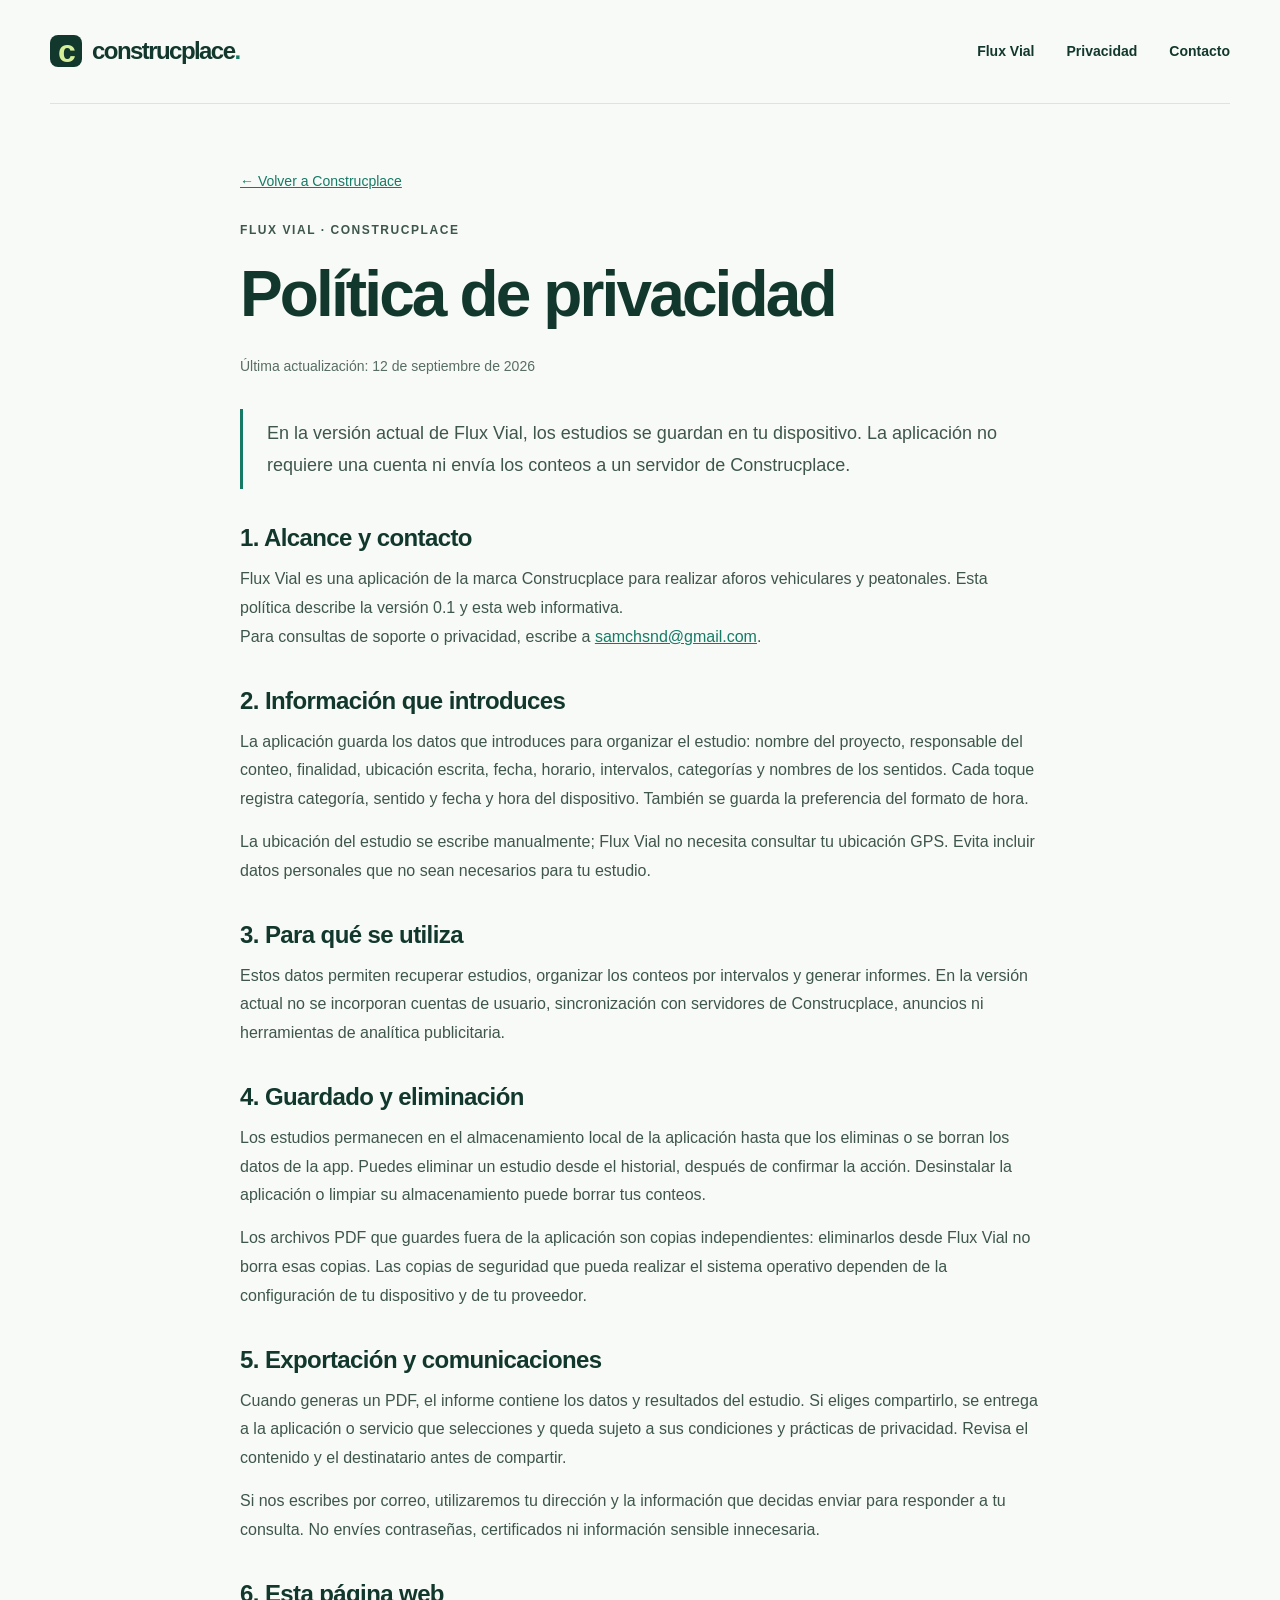
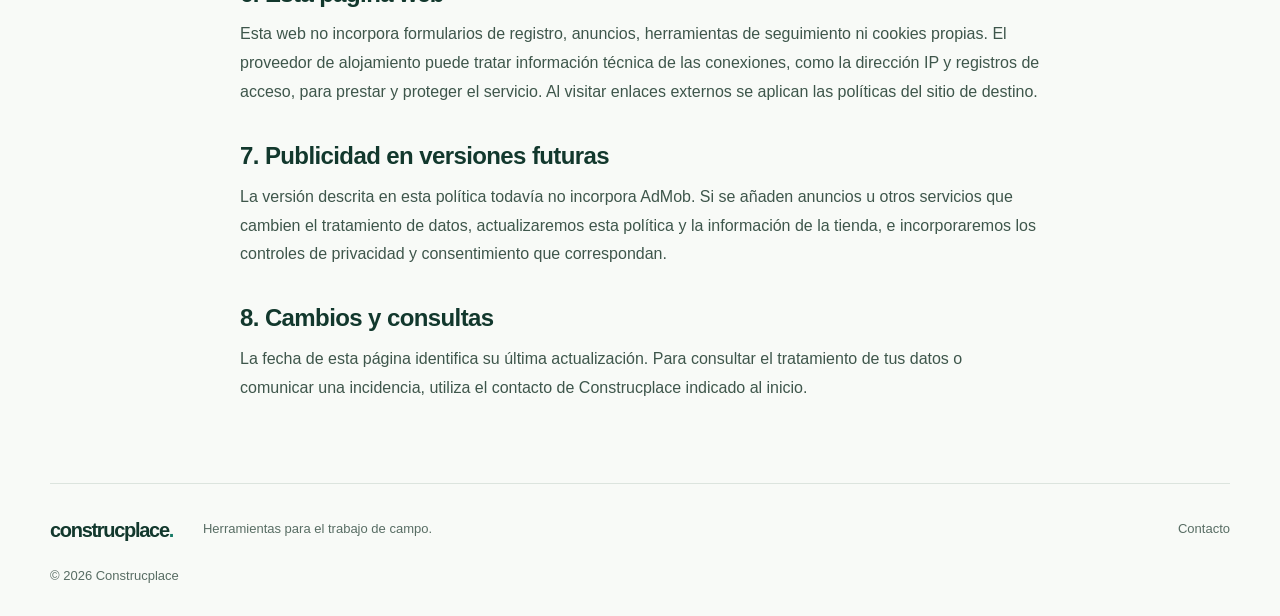
==== privacidad.html @ 5bb30f89 "Publicar web de Construcplace y privacidad de Flux Vial" ====
<!doctype html>
<html lang="es"><head><meta charset="utf-8"><meta name="viewport" content="width=device-width,initial-scale=1"><title>Privacidad — Flux Vial · Construcplace</title><meta name="description" content="Cómo se guardan y comparten los datos de los estudios realizados con Flux Vial, de Construcplace."><meta name="theme-color" content="#12382d"><link rel="icon" type="image/svg+xml" href="data:image/svg+xml,%3Csvg xmlns='http://www.w3.org/2000/svg' viewBox='0 0 64 64'%3E%3Crect width='64' height='64' rx='14' fill='%2312382d'/%3E%3Cpath d='M45 18H26L16 32l10 14h19M27 32h18' fill='none' stroke='%23d5ef99' stroke-width='7'/%3E%3C/svg%3E"><link rel="stylesheet" href="styles.css"></head>
<body><a class="skip" href="#contenido">Saltar al contenido</a><header class="header shell"><a class="wordmark" href="index.html"><span class="brand-symbol" aria-hidden="true">c</span>construcplace<span class="wordmark-dot">.</span></a><nav aria-label="Navegación principal"><a href="index.html#flux-vial">Flux Vial</a><a href="privacidad.html" aria-current="page">Privacidad</a><a href="index.html#contacto">Contacto</a></nav></header>
<main class="legal shell" id="contenido"><a class="back" href="index.html">← Volver a Construcplace</a><p class="eyebrow">FLUX VIAL · CONSTRUCPLACE</p><h1>Política de privacidad</h1><time datetime="2026-09-12">Última actualización: 12 de septiembre de 2026</time><p class="summary">En la versión actual de Flux Vial, los estudios se guardan en tu dispositivo. La aplicación no requiere una cuenta ni envía los conteos a un servidor de Construcplace.</p>
<h2>1. Alcance y contacto</h2><p>Flux Vial es una aplicación de la marca Construcplace para realizar aforos vehiculares y peatonales. Esta política describe la versión 0.1 y esta web informativa.</p><div data-contact><p>Para consultas de soporte o privacidad, escribe a <a href="mailto:samchsnd@gmail.com">samchsnd@gmail.com</a>.</p></div>
<h2>2. Información que introduces</h2><p>La aplicación guarda los datos que introduces para organizar el estudio: nombre del proyecto, responsable del conteo, finalidad, ubicación escrita, fecha, horario, intervalos, categorías y nombres de los sentidos. Cada toque registra categoría, sentido y fecha y hora del dispositivo. También se guarda la preferencia del formato de hora.</p><p>La ubicación del estudio se escribe manualmente; Flux Vial no necesita consultar tu ubicación GPS. Evita incluir datos personales que no sean necesarios para tu estudio.</p>
<h2>3. Para qué se utiliza</h2><p>Estos datos permiten recuperar estudios, organizar los conteos por intervalos y generar informes. En la versión actual no se incorporan cuentas de usuario, sincronización con servidores de Construcplace, anuncios ni herramientas de analítica publicitaria.</p>
<h2>4. Guardado y eliminación</h2><p>Los estudios permanecen en el almacenamiento local de la aplicación hasta que los eliminas o se borran los datos de la app. Puedes eliminar un estudio desde el historial, después de confirmar la acción. Desinstalar la aplicación o limpiar su almacenamiento puede borrar tus conteos.</p><p>Los archivos PDF que guardes fuera de la aplicación son copias independientes: eliminarlos desde Flux Vial no borra esas copias. Las copias de seguridad que pueda realizar el sistema operativo dependen de la configuración de tu dispositivo y de tu proveedor.</p>
<h2>5. Exportación y comunicaciones</h2><p>Cuando generas un PDF, el informe contiene los datos y resultados del estudio. Si eliges compartirlo, se entrega a la aplicación o servicio que selecciones y queda sujeto a sus condiciones y prácticas de privacidad. Revisa el contenido y el destinatario antes de compartir.</p><p>Si nos escribes por correo, utilizaremos tu dirección y la información que decidas enviar para responder a tu consulta. No envíes contraseñas, certificados ni información sensible innecesaria.</p>
<h2>6. Esta página web</h2><p>Esta web no incorpora formularios de registro, anuncios, herramientas de seguimiento ni cookies propias. El proveedor de alojamiento puede tratar información técnica de las conexiones, como la dirección IP y registros de acceso, para prestar y proteger el servicio. Al visitar enlaces externos se aplican las políticas del sitio de destino.</p>
<h2>7. Publicidad en versiones futuras</h2><p>La versión descrita en esta política todavía no incorpora AdMob. Si se añaden anuncios u otros servicios que cambien el tratamiento de datos, actualizaremos esta política y la información de la tienda, e incorporaremos los controles de privacidad y consentimiento que correspondan.</p>
<h2>8. Cambios y consultas</h2><p>La fecha de esta página identifica su última actualización. Para consultar el tratamiento de tus datos o comunicar una incidencia, utiliza el contacto de Construcplace indicado al inicio.</p></main>
<footer class="footer shell"><a class="wordmark" href="index.html">construcplace<span class="wordmark-dot">.</span></a><p>Herramientas para el trabajo de campo.</p><a href="index.html#contacto">Contacto</a><span>© 2026 Construcplace</span></footer></body></html>
---- styles.css ----
:root{--ink:#12382d;--green:#167a65;--accent:#d5ef99;--paper:#f8faf7;--line:#dce4de;--muted:#586d64;--white:#fff}*{box-sizing:border-box}html{scroll-behavior:smooth;scroll-padding-top:24px}body{margin:0;background:var(--paper);color:var(--ink);font-family:Arial,Helvetica,sans-serif;font-size:16px;line-height:1.6}a{color:inherit;text-decoration:none}a:hover{text-decoration:underline;text-underline-offset:5px}a:focus-visible{outline:3px solid #348979;outline-offset:5px;border-radius:3px}img{max-width:100%;display:block}h1,h2,h3,p,figure{margin:0}h1,h2,h3{line-height:1.08;letter-spacing:-.045em}h2{font-size:clamp(2rem,4vw,3.5rem)}h3{font-size:1.5rem;line-height:1.2}.shell{width:min(1180px,calc(100% - 64px));margin-inline:auto}.header{display:flex;align-items:center;justify-content:space-between;gap:24px;min-height:104px;border-bottom:1px solid var(--line)}.wordmark{font-size:1.5rem;font-weight:800;letter-spacing:-.065em;display:inline-flex;align-items:center;white-space:nowrap}.wordmark-dot{color:var(--green)}.brand-symbol{display:inline-flex;align-items:center;justify-content:center;width:32px;height:32px;background:var(--ink);color:var(--accent);font-size:2rem;line-height:1;margin-right:10px;border-radius:8px}.header nav{display:flex;gap:32px;align-items:center;font-size:.875rem;font-weight:600}.header nav a{padding-block:12px}.hero{display:grid;grid-template-columns:1.12fr 1fr;align-items:center;gap:64px;padding-block:68px 72px}.eyebrow{font-size:.75rem;font-weight:700;letter-spacing:.13em;line-height:1.6;display:flex;align-items:center;gap:12px}.rule{width:28px;height:2px;background:var(--green);flex-shrink:0}.hero h1{font-size:clamp(3.5rem,6.2vw,5.7rem);margin-top:30px;font-weight:700;letter-spacing:-.065em}.hero h1 em{font-family:Georgia,serif;font-weight:400;color:var(--green);letter-spacing:-.07em}.lead{font-size:1.125rem;color:var(--muted);max-width:420px;line-height:1.75;margin-top:28px}.button{display:inline-flex;align-items:center;justify-content:space-between;gap:42px;background:var(--ink);color:var(--white);min-height:56px;padding:14px 24px;border-radius:6px;margin-top:32px;font-weight:600}.button:hover{background:var(--green);text-decoration:none}.button span{font-size:1.5rem}.hero-note{font-size:.8125rem;color:var(--muted);margin-top:20px;max-width:390px}.hero-visual{background:var(--ink);border-radius:4px;position:relative;padding:24px 24px 18px;overflow:hidden;color:var(--accent)}.product-label{display:flex;justify-content:space-between;gap:12px;font-size:.75rem;letter-spacing:.08em}.phone{width:232px;max-width:75%;margin:26px auto 12px;background:#182820;padding:7px;border:1px solid #678679;border-radius:24px;box-shadow:0 18px 40px #0003}.phone img{border-radius:18px;width:100%;height:auto}.image-caption{text-align:center;font-size:.75rem;color:#ceddd6}.visual-caption{display:flex;justify-content:space-between;gap:10px;border-top:1px solid #ffffff30;padding-top:16px;margin-top:20px;font-size:.75rem;letter-spacing:.08em}.principles{border-block:1px solid var(--line);background:#eef3ee}.principles-inner{display:flex;justify-content:space-between;gap:20px;padding-block:23px;font-size:.875rem;color:var(--muted)}.principles-inner span::before{content:'+';color:var(--green);font-size:1.125rem;margin-right:14px}.section{padding-block:84px}.section-heading{display:flex;justify-content:space-between;align-items:center;border-bottom:1px solid var(--line);padding-bottom:20px}.section-number{color:var(--muted);font-size:.875rem}.product-intro{display:grid;grid-template-columns:1fr 1fr;gap:64px;padding-block:42px}.app-title{display:flex;align-items:center;gap:16px;margin-bottom:26px}.app-title img{border-radius:14px}.app-title h2{font-size:2.2rem}.app-title p{font-size:.875rem;color:var(--muted);margin-top:5px}.product-intro h3{font-size:2rem}.body-large{font-size:1.125rem;line-height:1.75}.availability{display:inline-block;background:#e6f0e8;border:1px solid #c5d9cb;color:var(--ink);padding:8px 14px;font-size:.875rem;font-weight:600;border-radius:5px;margin:24px 0 8px}.small{font-size:.875rem}.muted{color:var(--muted)}.features{display:grid;grid-template-columns:repeat(3,1fr);gap:28px;margin-top:10px}.features article{border-top:2px solid var(--green);padding-top:22px}.feature-number{font-size:.75rem;letter-spacing:.1em;color:var(--muted)}.features h3{margin:18px 0 14px}.features p{color:var(--muted);line-height:1.75}.privacy-band{background:var(--ink);color:var(--white);padding-block:70px}.privacy-content{display:grid;grid-template-columns:1.2fr 1fr;column-gap:70px;row-gap:24px}.privacy-content>.eyebrow{grid-column:1/-1;color:var(--accent)}.privacy-content>div{align-self:end}.privacy-content p:not(.eyebrow){color:#d0ded7;font-size:1.0625rem;line-height:1.8}.text-link{display:inline-block;color:var(--accent);border-bottom:1px solid #d5ef9970;padding-block:16px 7px;margin-top:10px;font-size:.9375rem}.text-link span{margin-left:20px}.contact{display:grid;grid-template-columns:1.2fr 1fr;gap:70px;align-items:center}.contact h2{font-size:clamp(2rem,3.3vw,2.7rem);margin-block:20px}.contact p:not(.eyebrow){color:var(--muted)}.contact-details{border-left:1px solid var(--line);padding:20px 0 20px 40px}.contact-details a{font-size:clamp(1rem,2vw,1.25rem);color:var(--green);overflow-wrap:anywhere}.footer{display:flex;flex-wrap:wrap;align-items:center;gap:20px 30px;padding-block:30px;border-top:1px solid var(--line);font-size:.8125rem;color:var(--muted)}.footer .wordmark{color:var(--ink);font-size:1.25rem}.footer>a:not(.wordmark){margin-left:auto}.footer>span{width:100%}.skip{position:absolute;left:16px;top:-100px;z-index:10;padding:12px;background:white}.skip:focus{top:12px}.legal{max-width:800px;padding-block:64px 80px}.legal h1{font-size:clamp(2.7rem,5vw,4rem);margin:18px 0 24px}.legal .summary{border-left:3px solid var(--green);padding:8px 0 8px 24px;margin:30px 0;font-size:1.125rem}.legal h2{font-size:1.5rem;letter-spacing:-.025em;margin:36px 0 14px}.legal p,.legal li{color:#3e564b;line-height:1.8}.legal p+p{margin-top:14px}.legal a{text-decoration:underline;color:var(--green)}.legal ul{padding-left:24px}.legal .back{display:inline-block;margin-bottom:28px;font-size:.875rem}.legal aside{background:#eaf1e9;padding:22px;border:1px solid var(--line);margin-top:36px}.legal time{font-size:.875rem;color:var(--muted)}@media(min-width:1500px){.hero{padding-block:90px}.phone{width:255px}}@media(max-width:850px){.shell{width:calc(100% - 40px)}.header{min-height:86px;gap:14px}.header nav{gap:18px}.hero{gap:28px;padding-block:45px}.hero h1{font-size:3.7rem}.eyebrow{font-size:.75rem}.hero-visual{padding:18px 14px}.product-label{font-size:.75rem;flex-wrap:wrap}.phone{max-width:88%}.product-intro,.privacy-content,.contact{gap:32px}.features{gap:20px}.section{padding-block:60px}}@media(max-width:620px){.header{flex-wrap:wrap;padding-block:18px;gap:14px}.header nav{width:100%;justify-content:space-between;gap:16px}.header nav a{padding-block:4px}.hero{grid-template-columns:1fr;padding-top:38px;gap:36px}.hero h1{font-size:clamp(3.5rem,14vw,4.8rem);margin-top:22px}.lead{margin-top:22px}.hero-visual{padding:20px}.phone{width:220px}.hero-note{font-size:.875rem}.principles-inner{flex-direction:column;gap:10px;padding-block:20px}.product-intro,.privacy-content,.contact{grid-template-columns:1fr}.product-intro{gap:24px}.features{grid-template-columns:1fr;gap:30px}.features h3{margin-top:12px}.privacy-band{padding-block:48px}.privacy-content{gap:24px}.privacy-content h2 br,.contact h2 br{display:none}.contact-details{border-left:0;border-top:1px solid var(--line);padding:24px 0 0}.footer{display:block}.footer>*{display:block;margin-bottom:14px}.footer>a:not(.wordmark){margin-left:0}.footer>.wordmark{display:inline-flex}.legal{padding-top:36px}}@media(prefers-reduced-motion:reduce){html{scroll-behavior:auto}}
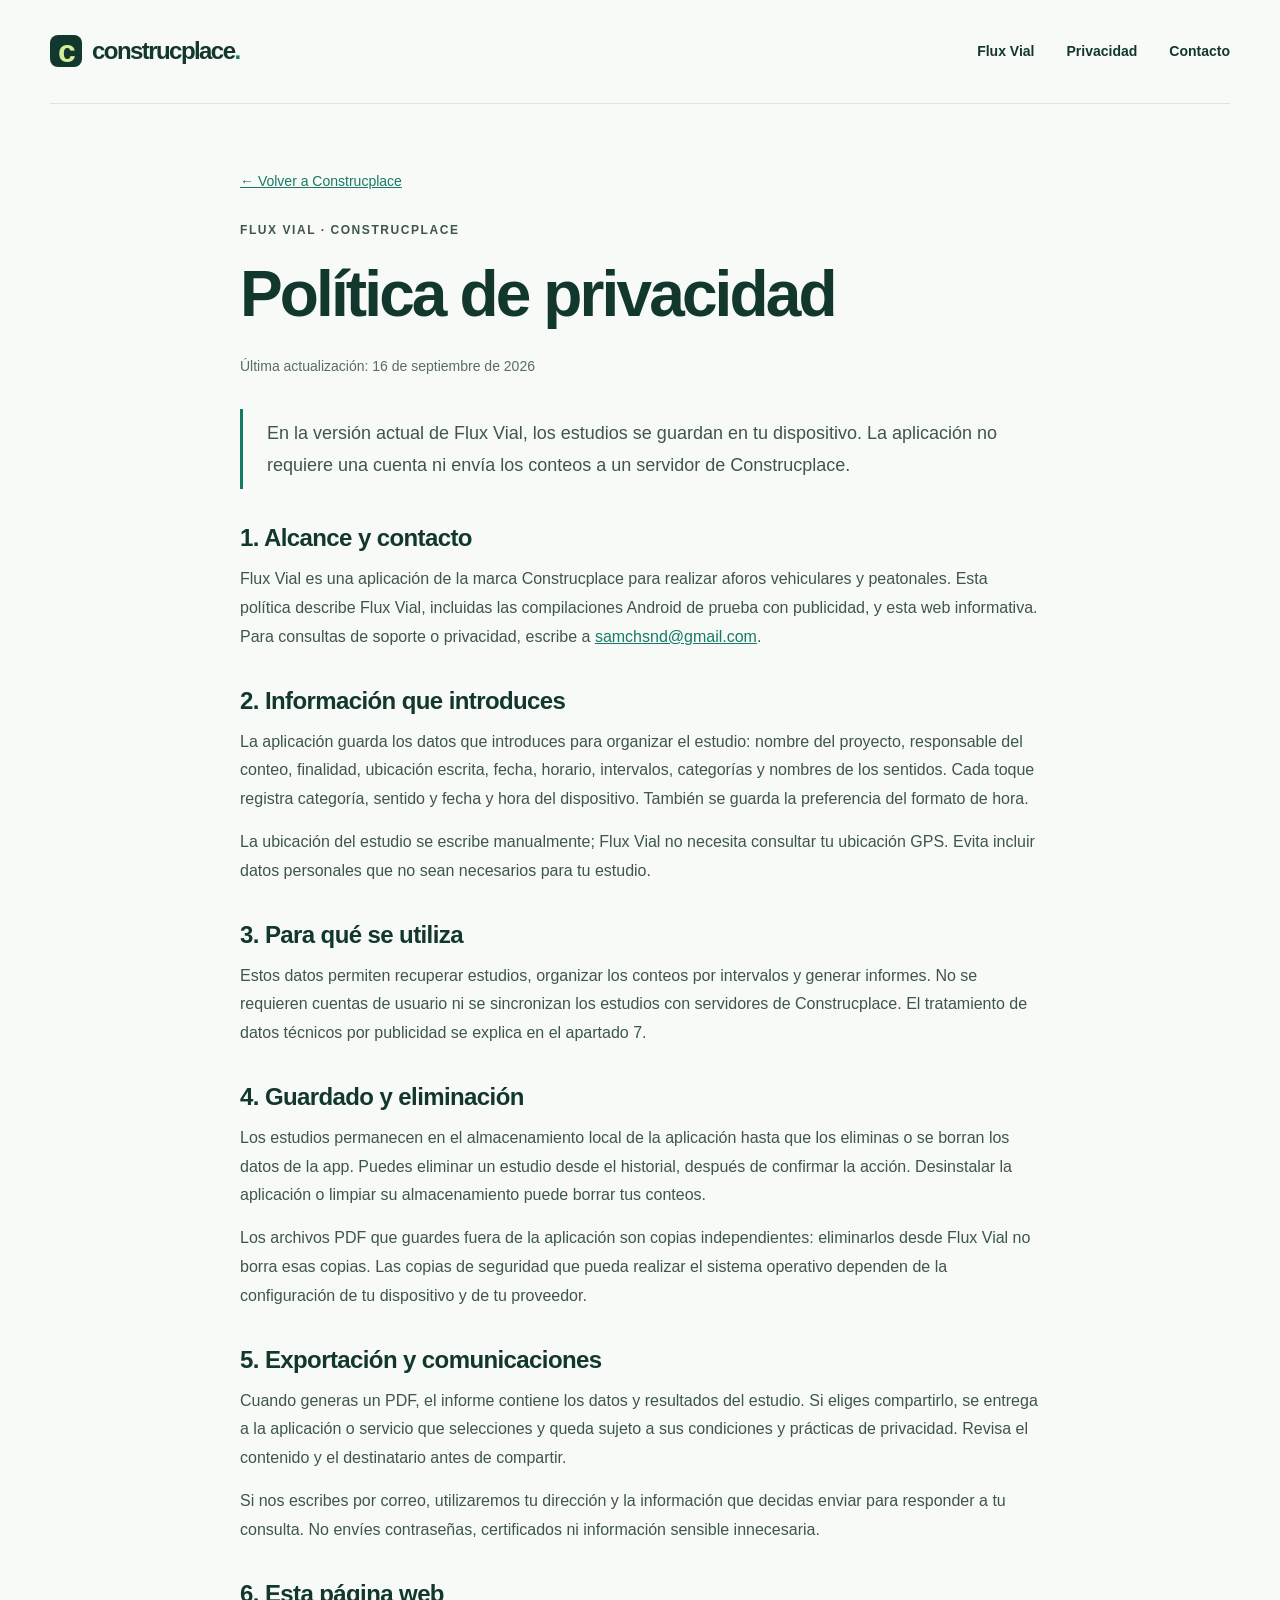
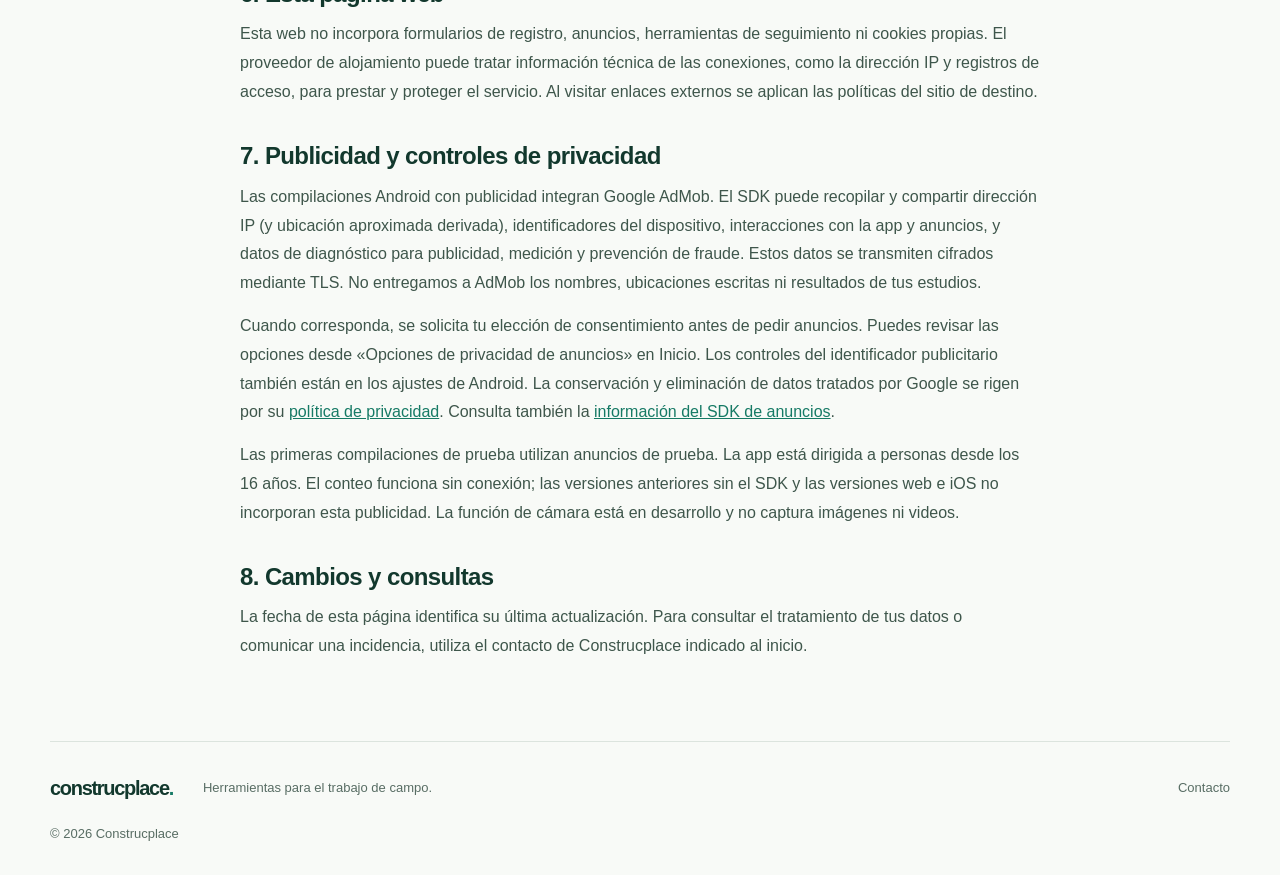
==== commit 55dfb0ca: "Actualizar privacidad para la prueba Android con AdMob" ====
--- a/privacidad.html
+++ b/privacidad.html
@@ -1,13 +1 @@
-<!doctype html>
-<html lang="es"><head><meta charset="utf-8"><meta name="viewport" content="width=device-width,initial-scale=1"><title>Privacidad — Flux Vial · Construcplace</title><meta name="description" content="Cómo se guardan y comparten los datos de los estudios realizados con Flux Vial, de Construcplace."><meta name="theme-color" content="#12382d"><link rel="icon" type="image/svg+xml" href="data:image/svg+xml,%3Csvg xmlns='http://www.w3.org/2000/svg' viewBox='0 0 64 64'%3E%3Crect width='64' height='64' rx='14' fill='%2312382d'/%3E%3Cpath d='M45 18H26L16 32l10 14h19M27 32h18' fill='none' stroke='%23d5ef99' stroke-width='7'/%3E%3C/svg%3E"><link rel="stylesheet" href="styles.css"></head>
-<body><a class="skip" href="#contenido">Saltar al contenido</a><header class="header shell"><a class="wordmark" href="index.html"><span class="brand-symbol" aria-hidden="true">c</span>construcplace<span class="wordmark-dot">.</span></a><nav aria-label="Navegación principal"><a href="index.html#flux-vial">Flux Vial</a><a href="privacidad.html" aria-current="page">Privacidad</a><a href="index.html#contacto">Contacto</a></nav></header>
-<main class="legal shell" id="contenido"><a class="back" href="index.html">← Volver a Construcplace</a><p class="eyebrow">FLUX VIAL · CONSTRUCPLACE</p><h1>Política de privacidad</h1><time datetime="2026-09-12">Última actualización: 12 de septiembre de 2026</time><p class="summary">En la versión actual de Flux Vial, los estudios se guardan en tu dispositivo. La aplicación no requiere una cuenta ni envía los conteos a un servidor de Construcplace.</p>
-<h2>1. Alcance y contacto</h2><p>Flux Vial es una aplicación de la marca Construcplace para realizar aforos vehiculares y peatonales. Esta política describe la versión 0.1 y esta web informativa.</p><div data-contact><p>Para consultas de soporte o privacidad, escribe a <a href="mailto:samchsnd@gmail.com">samchsnd@gmail.com</a>.</p></div>
-<h2>2. Información que introduces</h2><p>La aplicación guarda los datos que introduces para organizar el estudio: nombre del proyecto, responsable del conteo, finalidad, ubicación escrita, fecha, horario, intervalos, categorías y nombres de los sentidos. Cada toque registra categoría, sentido y fecha y hora del dispositivo. También se guarda la preferencia del formato de hora.</p><p>La ubicación del estudio se escribe manualmente; Flux Vial no necesita consultar tu ubicación GPS. Evita incluir datos personales que no sean necesarios para tu estudio.</p>
-<h2>3. Para qué se utiliza</h2><p>Estos datos permiten recuperar estudios, organizar los conteos por intervalos y generar informes. En la versión actual no se incorporan cuentas de usuario, sincronización con servidores de Construcplace, anuncios ni herramientas de analítica publicitaria.</p>
-<h2>4. Guardado y eliminación</h2><p>Los estudios permanecen en el almacenamiento local de la aplicación hasta que los eliminas o se borran los datos de la app. Puedes eliminar un estudio desde el historial, después de confirmar la acción. Desinstalar la aplicación o limpiar su almacenamiento puede borrar tus conteos.</p><p>Los archivos PDF que guardes fuera de la aplicación son copias independientes: eliminarlos desde Flux Vial no borra esas copias. Las copias de seguridad que pueda realizar el sistema operativo dependen de la configuración de tu dispositivo y de tu proveedor.</p>
-<h2>5. Exportación y comunicaciones</h2><p>Cuando generas un PDF, el informe contiene los datos y resultados del estudio. Si eliges compartirlo, se entrega a la aplicación o servicio que selecciones y queda sujeto a sus condiciones y prácticas de privacidad. Revisa el contenido y el destinatario antes de compartir.</p><p>Si nos escribes por correo, utilizaremos tu dirección y la información que decidas enviar para responder a tu consulta. No envíes contraseñas, certificados ni información sensible innecesaria.</p>
-<h2>6. Esta página web</h2><p>Esta web no incorpora formularios de registro, anuncios, herramientas de seguimiento ni cookies propias. El proveedor de alojamiento puede tratar información técnica de las conexiones, como la dirección IP y registros de acceso, para prestar y proteger el servicio. Al visitar enlaces externos se aplican las políticas del sitio de destino.</p>
-<h2>7. Publicidad en versiones futuras</h2><p>La versión descrita en esta política todavía no incorpora AdMob. Si se añaden anuncios u otros servicios que cambien el tratamiento de datos, actualizaremos esta política y la información de la tienda, e incorporaremos los controles de privacidad y consentimiento que correspondan.</p>
-<h2>8. Cambios y consultas</h2><p>La fecha de esta página identifica su última actualización. Para consultar el tratamiento de tus datos o comunicar una incidencia, utiliza el contacto de Construcplace indicado al inicio.</p></main>
-<footer class="footer shell"><a class="wordmark" href="index.html">construcplace<span class="wordmark-dot">.</span></a><p>Herramientas para el trabajo de campo.</p><a href="index.html#contacto">Contacto</a><span>© 2026 Construcplace</span></footer></body></html>
+<!doctype html><html lang="es"><head><meta charset="utf-8"><meta name="viewport" content="width=device-width,initial-scale=1"><title>Privacidad — Flux Vial · Construcplace</title><meta name="description" content="Cómo se guardan y comparten los datos de los estudios realizados con Flux Vial, de Construcplace."><meta name="theme-color" content="#12382d"><link rel="icon" type="image/svg+xml" href="data:image/svg+xml,%3Csvg xmlns='http://www.w3.org/2000/svg' viewBox='0 0 64 64'%3E%3Crect width='64' height='64' rx='14' fill='%2312382d'/%3E%3Cpath d='M45 18H26L16 32l10 14h19M27 32h18' fill='none' stroke='%23d5ef99' stroke-width='7'/%3E%3C/svg%3E"><link rel="stylesheet" href="styles.css"></head><body><a class="skip" href="#contenido">Saltar al contenido</a><header class="header shell"><a class="wordmark" href="index.html"><span class="brand-symbol" aria-hidden="true">c</span>construcplace<span class="wordmark-dot">.</span></a><nav aria-label="Navegación principal"><a href="index.html#flux-vial">Flux Vial</a><a href="privacidad.html" aria-current="page">Privacidad</a><a href="index.html#contacto">Contacto</a></nav></header><main class="legal shell" id="contenido"><a class="back" href="index.html">← Volver a Construcplace</a><p class="eyebrow">FLUX VIAL · CONSTRUCPLACE</p><h1>Política de privacidad</h1><time datetime="2026-09-16">Última actualización: 16 de septiembre de 2026</time><p class="summary">En la versión actual de Flux Vial, los estudios se guardan en tu dispositivo. La aplicación no requiere una cuenta ni envía los conteos a un servidor de Construcplace.</p><h2>1. Alcance y contacto</h2><p>Flux Vial es una aplicación de la marca Construcplace para realizar aforos vehiculares y peatonales. Esta política describe Flux Vial, incluidas las compilaciones Android de prueba con publicidad, y esta web informativa.</p><div data-contact><p>Para consultas de soporte o privacidad, escribe a <a href="mailto:samchsnd@gmail.com">samchsnd@gmail.com</a>.</p></div><h2>2. Información que introduces</h2><p>La aplicación guarda los datos que introduces para organizar el estudio: nombre del proyecto, responsable del conteo, finalidad, ubicación escrita, fecha, horario, intervalos, categorías y nombres de los sentidos. Cada toque registra categoría, sentido y fecha y hora del dispositivo. También se guarda la preferencia del formato de hora.</p><p>La ubicación del estudio se escribe manualmente; Flux Vial no necesita consultar tu ubicación GPS. Evita incluir datos personales que no sean necesarios para tu estudio.</p><h2>3. Para qué se utiliza</h2><p>Estos datos permiten recuperar estudios, organizar los conteos por intervalos y generar informes. No se requieren cuentas de usuario ni se sincronizan los estudios con servidores de Construcplace. El tratamiento de datos técnicos por publicidad se explica en el apartado 7.</p><h2>4. Guardado y eliminación</h2><p>Los estudios permanecen en el almacenamiento local de la aplicación hasta que los eliminas o se borran los datos de la app. Puedes eliminar un estudio desde el historial, después de confirmar la acción. Desinstalar la aplicación o limpiar su almacenamiento puede borrar tus conteos.</p><p>Los archivos PDF que guardes fuera de la aplicación son copias independientes: eliminarlos desde Flux Vial no borra esas copias. Las copias de seguridad que pueda realizar el sistema operativo dependen de la configuración de tu dispositivo y de tu proveedor.</p><h2>5. Exportación y comunicaciones</h2><p>Cuando generas un PDF, el informe contiene los datos y resultados del estudio. Si eliges compartirlo, se entrega a la aplicación o servicio que selecciones y queda sujeto a sus condiciones y prácticas de privacidad. Revisa el contenido y el destinatario antes de compartir.</p><p>Si nos escribes por correo, utilizaremos tu dirección y la información que decidas enviar para responder a tu consulta. No envíes contraseñas, certificados ni información sensible innecesaria.</p><h2>6. Esta página web</h2><p>Esta web no incorpora formularios de registro, anuncios, herramientas de seguimiento ni cookies propias. El proveedor de alojamiento puede tratar información técnica de las conexiones, como la dirección IP y registros de acceso, para prestar y proteger el servicio. Al visitar enlaces externos se aplican las políticas del sitio de destino.</p><h2>7. Publicidad y controles de privacidad</h2><p>Las compilaciones Android con publicidad integran Google AdMob. El SDK puede recopilar y compartir dirección IP (y ubicación aproximada derivada), identificadores del dispositivo, interacciones con la app y anuncios, y datos de diagnóstico para publicidad, medición y prevención de fraude. Estos datos se transmiten cifrados mediante TLS. No entregamos a AdMob los nombres, ubicaciones escritas ni resultados de tus estudios.</p><p>Cuando corresponda, se solicita tu elección de consentimiento antes de pedir anuncios. Puedes revisar las opciones desde «Opciones de privacidad de anuncios» en Inicio. Los controles del identificador publicitario también están en los ajustes de Android. La conservación y eliminación de datos tratados por Google se rigen por su <a href="https://policies.google.com/privacy">política de privacidad</a>. Consulta también la <a href="https://developers.google.com/admob/android/privacy/play-data-disclosure">información del SDK de anuncios</a>.</p><p>Las primeras compilaciones de prueba utilizan anuncios de prueba. La app está dirigida a personas desde los 16 años. El conteo funciona sin conexión; las versiones anteriores sin el SDK y las versiones web e iOS no incorporan esta publicidad. La función de cámara está en desarrollo y no captura imágenes ni videos.</p><h2>8. Cambios y consultas</h2><p>La fecha de esta página identifica su última actualización. Para consultar el tratamiento de tus datos o comunicar una incidencia, utiliza el contacto de Construcplace indicado al inicio.</p></main><footer class="footer shell"><a class="wordmark" href="index.html">construcplace<span class="wordmark-dot">.</span></a><p>Herramientas para el trabajo de campo.</p><a href="index.html#contacto">Contacto</a><span>© 2026 Construcplace</span></footer></body></html>
